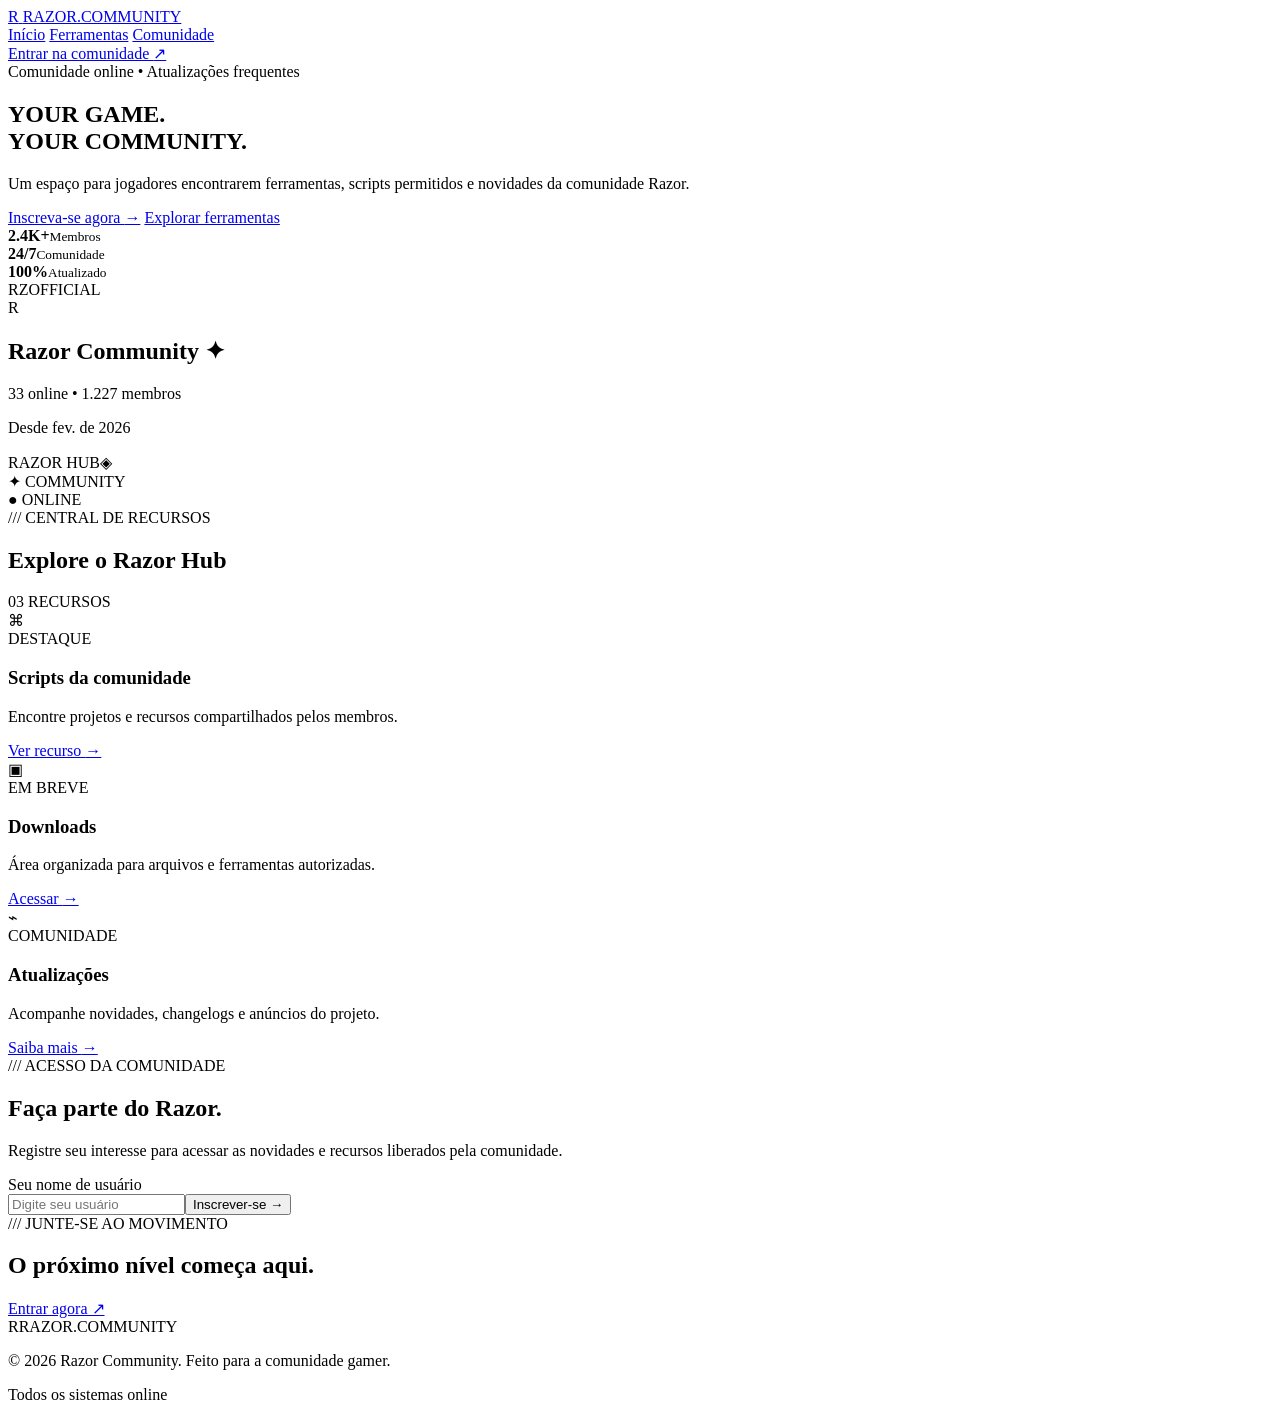
==== index.html @ 218d8b59 "Create Razor Community landing page" ====
<!DOCTYPE html>
<html lang="pt-BR">
<head>
  <meta charset="UTF-8" />
  <meta name="viewport" content="width=device-width, initial-scale=1.0" />
  <meta name="description" content="Razor Community — comunidade gamer de scripts e ferramentas." />
  <title>Razor Community | Hub</title>
  <link rel="preconnect" href="https://fonts.googleapis.com" />
  <link rel="preconnect" href="https://fonts.gstatic.com" crossorigin />
  <link href="https://fonts.googleapis.com/css2?family=Inter:wght@400;500;600;700;800;900&display=swap" rel="stylesheet" />
  <link rel="stylesheet" href="styles.css" />
</head>
<body>
  <div class="background-grid"></div>

  <header class="navbar container">
    <a class="brand" href="#home" aria-label="Razor Community">
      <span class="brand-mark">R</span>
      <span>RAZOR<span class="brand-muted">.COMMUNITY</span></span>
    </a>
    <nav class="nav-links" aria-label="Navegação principal">
      <a class="active" href="#home">Início</a>
      <a href="#tools">Ferramentas</a>
      <a href="#community">Comunidade</a>
    </nav>
    <a class="nav-button" href="#register">Entrar na comunidade <span>↗</span></a>
  </header>

  <main>
    <section class="hero container" id="home">
      <div class="hero-copy">
        <div class="status-pill"><span class="status-dot"></span> Comunidade online <span class="status-separator">•</span> Atualizações frequentes</div>
        <h1>YOUR GAME.<br /><span>YOUR COMMUNITY.</span></h1>
        <p>Um espaço para jogadores encontrarem ferramentas, scripts permitidos e novidades da comunidade Razor.</p>
        <div class="hero-actions">
          <a class="primary-button" href="#register">Inscreva-se agora <span>→</span></a>
          <a class="secondary-button" href="#tools">Explorar ferramentas</a>
        </div>
        <div class="hero-stats">
          <div><strong>2.4K+</strong><small>Membros</small></div>
          <div><strong>24/7</strong><small>Comunidade</small></div>
          <div><strong>100%</strong><small>Atualizado</small></div>
        </div>
      </div>
      <div class="community-card-wrap">
        <div class="card-glow"></div>
        <article class="community-card">
          <div class="card-cover"><span class="cover-symbol">RZ</span><span class="cover-tag">OFFICIAL</span></div>
          <div class="card-body">
            <div class="avatar">R</div>
            <h2>Razor Community <span class="verified">✦</span></h2>
            <div class="member-line"><span class="online-dot"></span> 33 online <span>•</span> 1.227 membros</div>
            <p>Desde fev. de 2026</p>
            <div class="card-footer"><span>RAZOR HUB</span><span class="lock-icon">◈</span></div>
          </div>
        </article>
        <div class="floating-badge badge-one">✦ COMMUNITY</div>
        <div class="floating-badge badge-two">● ONLINE</div>
      </div>
    </section>

    <section class="tools-section container" id="tools">
      <div class="section-heading"><div><span class="eyebrow">/// CENTRAL DE RECURSOS</span><h2>Explore o <span>Razor Hub</span></h2></div><span class="section-count">03 RECURSOS</span></div>
      <div class="tool-grid">
        <article class="tool-card featured"><div class="tool-icon">⌘</div><span class="tool-label">DESTAQUE</span><h3>Scripts da comunidade</h3><p>Encontre projetos e recursos compartilhados pelos membros.</p><a href="#register">Ver recurso <span>→</span></a></article>
        <article class="tool-card"><div class="tool-icon">▣</div><span class="tool-label">EM BREVE</span><h3>Downloads</h3><p>Área organizada para arquivos e ferramentas autorizadas.</p><a href="#register">Acessar <span>→</span></a></article>
        <article class="tool-card"><div class="tool-icon">⌁</div><span class="tool-label">COMUNIDADE</span><h3>Atualizações</h3><p>Acompanhe novidades, changelogs e anúncios do projeto.</p><a href="#community">Saiba mais <span>→</span></a></article>
      </div>
    </section>

    <section class="register-section container" id="register">
      <div class="register-panel">
        <div><span class="eyebrow">/// ACESSO DA COMUNIDADE</span><h2>Faça parte do <span>Razor.</span></h2><p>Registre seu interesse para acessar as novidades e recursos liberados pela comunidade.</p></div>
        <form id="register-form" class="register-form">
          <label for="username">Seu nome de usuário</label>
          <div class="input-row"><input id="username" name="username" type="text" placeholder="Digite seu usuário" minlength="3" required /><button type="submit">Inscrever-se →</button></div>
          <small id="form-message" class="form-message" aria-live="polite"></small>
        </form>
      </div>
    </section>

    <section class="community-section container" id="community">
      <div class="community-banner"><div><span class="eyebrow">/// JUNTE-SE AO MOVIMENTO</span><h2>O próximo nível começa aqui.</h2></div><a class="secondary-button" href="#register">Entrar agora ↗</a></div>
    </section>
  </main>

  <footer class="footer container"><div class="brand"><span class="brand-mark">R</span><span>RAZOR<span class="brand-muted">.COMMUNITY</span></span></div><p>© 2026 Razor Community. Feito para a comunidade gamer.</p><span class="footer-status"><span class="status-dot"></span> Todos os sistemas online</span></footer>
  <script src="script.js"></script>
</body>
</html>
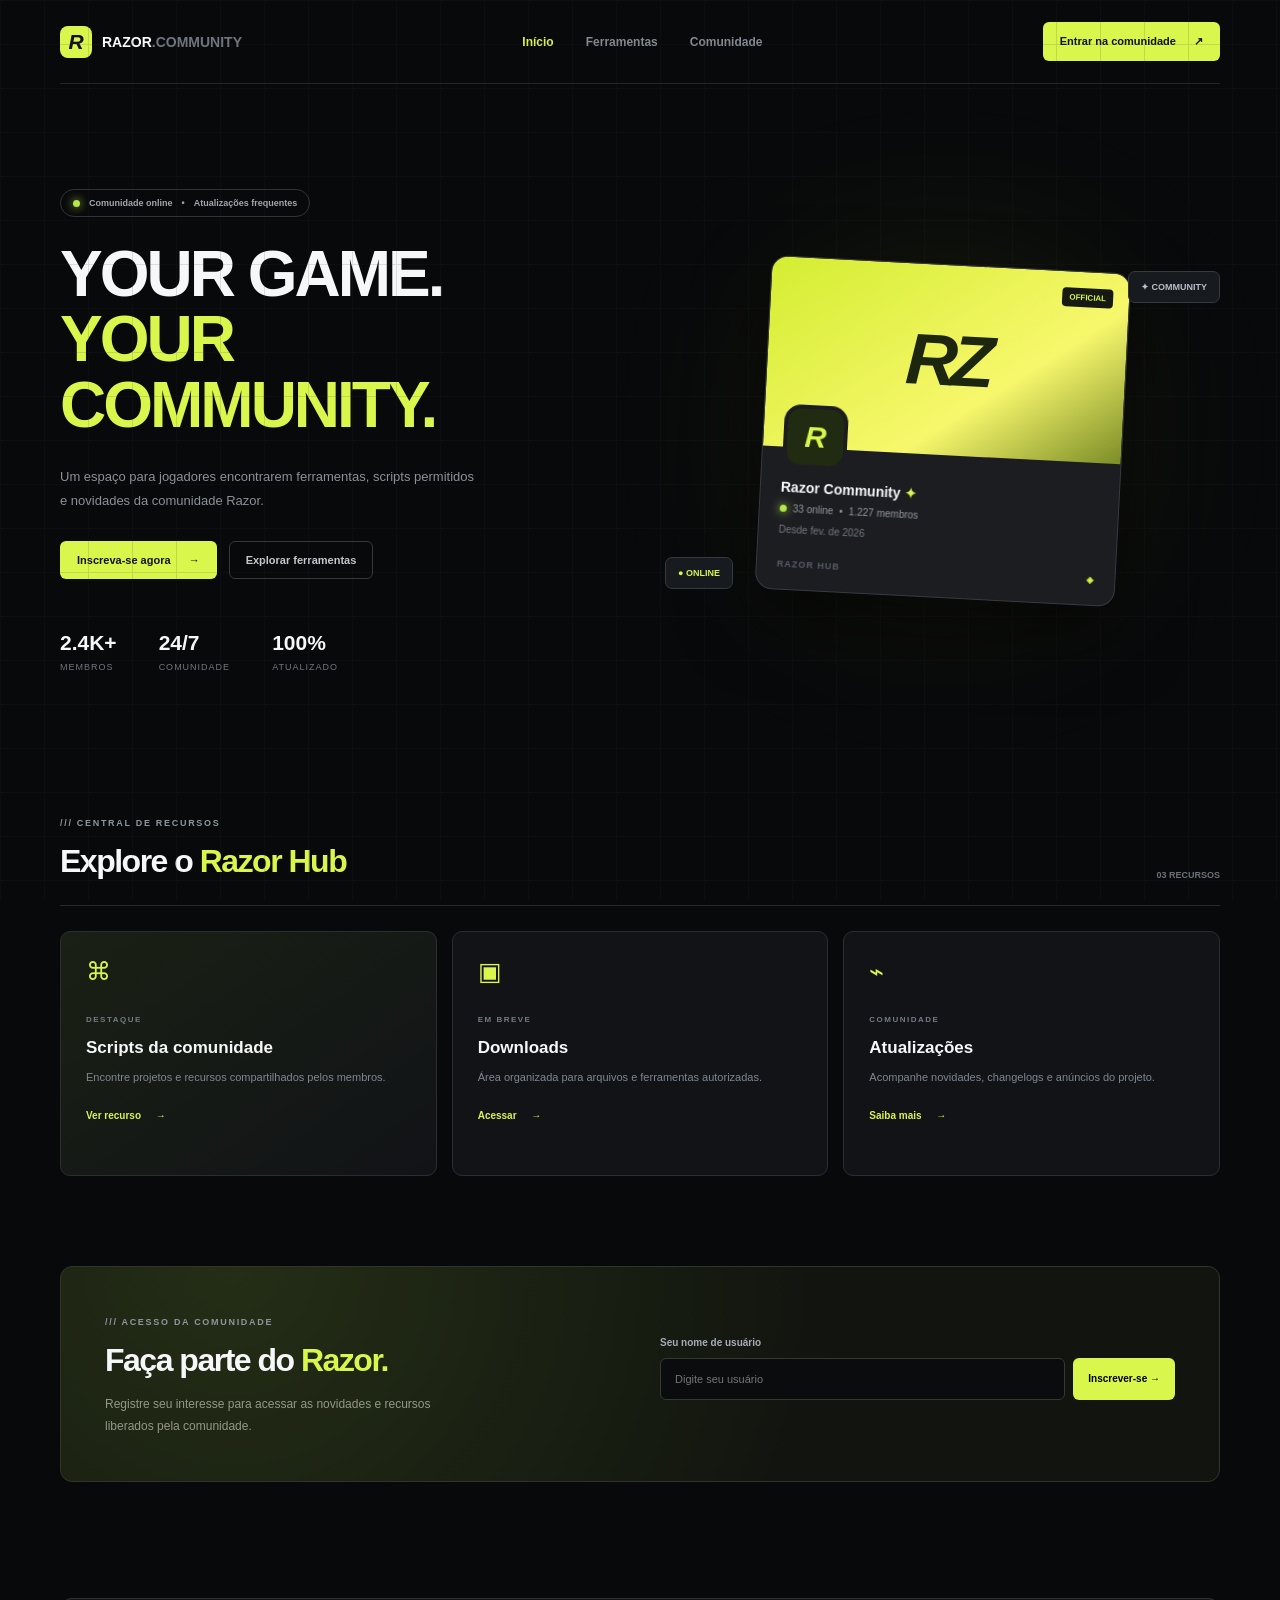
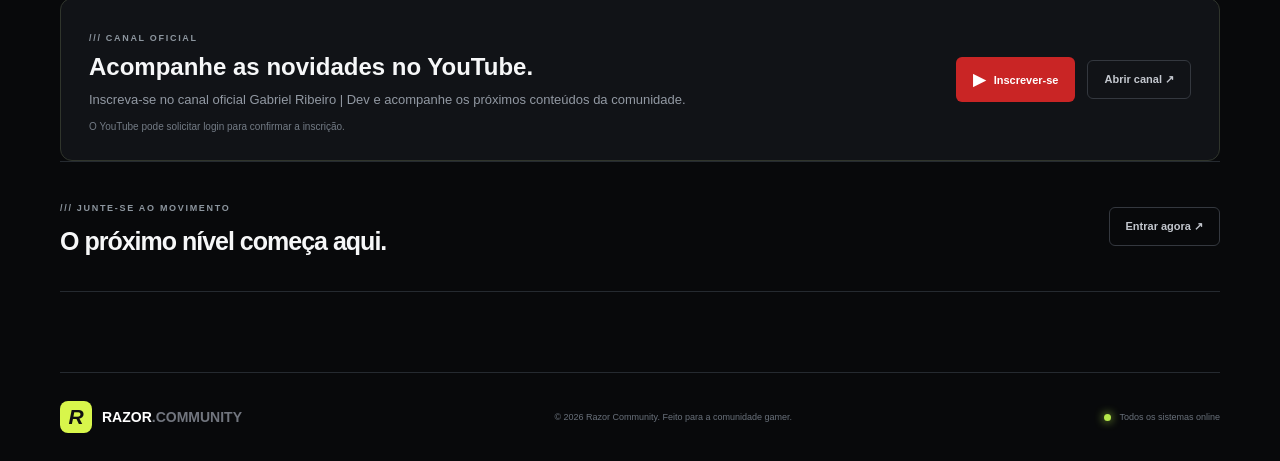
==== commit 293c00f9: "Add YouTube subscription section to homepage" ====
--- a/index.html
+++ b/index.html
@@ -9,6 +9,9 @@
   <link rel="preconnect" href="https://fonts.gstatic.com" crossorigin />
   <link href="https://fonts.googleapis.com/css2?family=Inter:wght@400;500;600;700;800;900&display=swap" rel="stylesheet" />
   <link rel="stylesheet" href="styles.css" />
+  <style>
+    .youtube-section{margin-top:26px}.youtube-panel{display:flex;align-items:center;justify-content:space-between;gap:24px;padding:28px;border:1px solid #30352c;border-radius:12px;background:#111317}.youtube-copy h3{margin:8px 0;font-size:24px}.youtube-copy p{margin:0;color:#9299a3;font-size:13px;line-height:1.7}.youtube-actions{display:flex;align-items:center;gap:12px;flex-wrap:wrap}.youtube-button{display:inline-flex;align-items:center;gap:9px;background:#c92525;color:#fff;padding:13px 17px;border-radius:6px;font-size:11px;font-weight:900;text-decoration:none}.youtube-button:hover{background:#e03434}.youtube-button span{font-size:16px}.youtube-note{margin-top:10px;color:#737b85;font-size:10px}@media(max-width:700px){.youtube-panel{flex-direction:column;align-items:flex-start}}
+  </style>
 </head>
 <body>
   <div class="background-grid"></div>
@@ -79,6 +82,21 @@
       </div>
     </section>
 
+    <section class="youtube-section container" aria-labelledby="youtube-title">
+      <div class="youtube-panel">
+        <div class="youtube-copy">
+          <span class="eyebrow">/// CANAL OFICIAL</span>
+          <h3 id="youtube-title">Acompanhe as novidades no YouTube.</h3>
+          <p>Inscreva-se no canal oficial Gabriel Ribeiro | Dev e acompanhe os próximos conteúdos da comunidade.</p>
+          <div class="youtube-note">O YouTube pode solicitar login para confirmar a inscrição.</div>
+        </div>
+        <div class="youtube-actions">
+          <a class="youtube-button" href="https://www.youtube.com/@devryze07?sub_confirmation=1" target="_blank" rel="noopener noreferrer"><span>▶</span> Inscrever-se</a>
+          <a class="secondary-button" href="https://www.youtube.com/@devryze07" target="_blank" rel="noopener noreferrer">Abrir canal ↗</a>
+        </div>
+      </div>
+    </section>
+
     <section class="community-section container" id="community">
       <div class="community-banner"><div><span class="eyebrow">/// JUNTE-SE AO MOVIMENTO</span><h2>O próximo nível começa aqui.</h2></div><a class="secondary-button" href="#register">Entrar agora ↗</a></div>
     </section>
--- a/styles.css
+++ b/styles.css
@@ -0,0 +1 @@
+*{box-sizing:border-box;margin:0;padding:0}html{scroll-behavior:smooth}body{font-family:Inter,Arial,sans-serif;background:#08090b;color:#f6f7f8;min-height:100vh}.background-grid{position:fixed;inset:0;pointer-events:none;opacity:.14;background-image:linear-gradient(#30343a 1px,transparent 1px),linear-gradient(90deg,#30343a 1px,transparent 1px);background-size:44px 44px}.container{width:min(1160px,calc(100% - 48px));margin:auto}.navbar{height:84px;display:flex;align-items:center;justify-content:space-between;border-bottom:1px solid #24262b}.brand{display:flex;align-items:center;gap:10px;color:#fff;text-decoration:none;font-size:14px;font-weight:900}.brand-mark{display:grid;place-items:center;width:32px;height:32px;background:#d8f64b;color:#111;border-radius:8px;font-size:21px;font-style:italic}.brand-muted{color:#71757e}.nav-links{display:flex;gap:32px}.nav-links a{color:#858992;text-decoration:none;font-size:12px;font-weight:700}.nav-links a:hover,.nav-links .active{color:#d8f64b}.nav-button,.primary-button{background:#d8f64b;color:#10120b;text-decoration:none;border-radius:6px;padding:13px 17px;font-size:11px;font-weight:900}.nav-button span,.primary-button span{margin-left:15px}.hero{display:grid;grid-template-columns:1fr 1fr;gap:50px;align-items:center;padding:105px 0 120px}.status-pill{display:inline-flex;align-items:center;gap:9px;border:1px solid #30343a;border-radius:100px;padding:8px 12px;color:#a2a7af;font-size:9px;font-weight:700;margin-bottom:25px}.status-dot,.online-dot{width:7px;height:7px;border-radius:50%;background:#b5e84a;display:inline-block;box-shadow:0 0 10px #b5e84a}.hero h1{font-size:clamp(39px,5vw,67px);line-height:1.02;letter-spacing:-3px;font-weight:900}.hero h1 span,.section-heading h2 span,.register-panel h2 span{color:#d8f64b}.hero-copy>p{max-width:420px;color:#8b9099;font-size:13px;line-height:1.9;margin:27px 0}.hero-actions{display:flex;align-items:center;gap:12px}.secondary-button{display:inline-block;color:#c4c8cf;text-decoration:none;border:1px solid #34383f;border-radius:6px;padding:12px 16px;font-size:11px;font-weight:800}.secondary-button:hover{border-color:#d8f64b;color:#d8f64b}.hero-stats{display:flex;gap:42px;margin-top:52px}.hero-stats div{display:flex;flex-direction:column;gap:7px}.hero-stats strong{font-size:21px}.hero-stats small{font-size:9px;color:#727781;text-transform:uppercase;letter-spacing:1px}.community-card-wrap{position:relative;min-height:390px;display:grid;place-items:center}.card-glow{position:absolute;width:270px;height:270px;background:#d8f64b;filter:blur(110px);opacity:.13}.community-card{width:min(100%,360px);background:#1b1d21;border:1px solid #373b42;border-radius:17px;overflow:hidden;box-shadow:0 30px 70px #0008;transform:rotate(3deg);position:relative;z-index:1}.card-cover{height:190px;background:linear-gradient(145deg,#d4ed31,#f7f76c 65%,#7c8d27);display:flex;align-items:center;justify-content:center;position:relative}.cover-symbol{font-size:72px;font-weight:900;font-style:italic;color:#1d260f;letter-spacing:-7px}.cover-tag{position:absolute;right:16px;top:16px;background:#161a12;color:#d8f64b;border-radius:4px;padding:5px 7px;font-size:8px;font-weight:900}.card-body{padding:20px;position:relative}.avatar{position:absolute;top:-43px;left:20px;width:64px;height:64px;border:4px solid #1b1d21;border-radius:17px;background:#202b12;color:#d8f64b;display:grid;place-items:center;font-size:30px;font-weight:900;font-style:italic}.card-body h2{font-size:14px;margin-top:12px}.verified{color:#d8f64b}.member-line{color:#9298a2;font-size:10px;margin-top:8px;display:flex;gap:6px;align-items:center}.card-body p{color:#727780;font-size:10px;margin-top:10px}.card-footer{display:flex;justify-content:space-between;color:#555b65;font-size:9px;font-weight:900;letter-spacing:1px;margin-top:24px}.lock-icon{color:#d8f64b}.floating-badge{position:absolute;z-index:2;background:#171a1e;border:1px solid #353a40;padding:10px 12px;border-radius:7px;color:#b7bec7;font-size:9px;font-weight:900}.badge-one{top:35px;right:0}.badge-two{bottom:37px;left:0;color:#d8f64b}.tools-section{padding:20px 0 90px}.section-heading{display:flex;align-items:end;justify-content:space-between;border-bottom:1px solid #25292f;padding-bottom:25px;margin-bottom:25px}.eyebrow{color:#8d969f;font-size:9px;letter-spacing:1.7px;font-weight:900}.section-heading h2,.register-panel h2{font-size:32px;letter-spacing:-1.5px;margin-top:13px}.section-count{font-size:9px;color:#69717b;font-weight:800}.tool-grid{display:grid;grid-template-columns:repeat(3,1fr);gap:15px}.tool-card{border:1px solid #292e35;background:#111317;border-radius:10px;padding:25px;min-height:245px;transition:transform .2s,border-color .2s}.tool-card:hover{transform:translateY(-5px);border-color:#58652c}.tool-card.featured{background:linear-gradient(145deg,#1a2014,#111317)}.tool-icon{color:#d8f64b;font-size:25px;margin-bottom:22px}.tool-label{font-size:8px;letter-spacing:1.5px;color:#727c87;font-weight:900}.tool-card h3{font-size:17px;margin:12px 0 10px}.tool-card p{font-size:11px;line-height:1.8;color:#7f8791}.tool-card a{display:inline-block;margin-top:22px;color:#d8f64b;text-decoration:none;font-size:10px;font-weight:900}.tool-card a span{margin-left:12px}.register-section{padding-bottom:90px}.register-panel{display:grid;grid-template-columns:1fr 1fr;gap:40px;padding:44px;border:1px solid #30352c;border-radius:12px;background:radial-gradient(circle at 15% 0,#242e16,#11140f 60%)}.register-panel p{color:#929a87;font-size:12px;line-height:1.8;max-width:370px;margin-top:15px}.register-form{display:flex;flex-direction:column;justify-content:center}.register-form label{font-size:10px;color:#a5adb6;font-weight:800;margin-bottom:10px}.input-row{display:flex;gap:8px}.input-row input{min-width:0;flex:1;background:#0a0c0e;border:1px solid #343a30;border-radius:6px;padding:14px;color:#fff;font:inherit;font-size:11px;outline:none}.input-row input:focus{border-color:#d8f64b}.input-row button{background:#d8f64b;border:0;border-radius:6px;padding:0 15px;font-size:10px;font-weight:900;cursor:pointer}.form-message{font-size:10px;color:#d8f64b;margin-top:12px}.community-section{padding-bottom:80px}.community-banner{display:flex;justify-content:space-between;align-items:center;border-top:1px solid #252a30;border-bottom:1px solid #252a30;padding:35px 0}.community-banner h2{font-size:25px;letter-spacing:-1px;margin-top:12px}.footer{border-top:1px solid #252a30;padding:28px 0;display:flex;align-items:center;justify-content:space-between;gap:20px}.footer p,.footer-status{font-size:9px;color:#69717b}.footer-status{display:flex;align-items:center;gap:8px}@media(max-width:800px){.nav-links{display:none}.nav-button{padding:11px;font-size:9px}.hero{grid-template-columns:1fr;padding:70px 0}.community-card-wrap{min-height:350px}.tool-grid,.register-panel{grid-template-columns:1fr}.register-panel{padding:28px}.section-heading{align-items:start;gap:20px;flex-direction:column}.footer{flex-wrap:wrap}.community-banner{gap:25px;flex-direction:column;align-items:flex-start}}@media(max-width:480px){.container{width:calc(100% - 30px)}.nav-button{display:none}.hero-actions{flex-wrap:wrap}.hero h1{font-size:42px}.input-row{flex-direction:column}.input-row button{padding:14px}.community-card{transform:rotate(0)}}
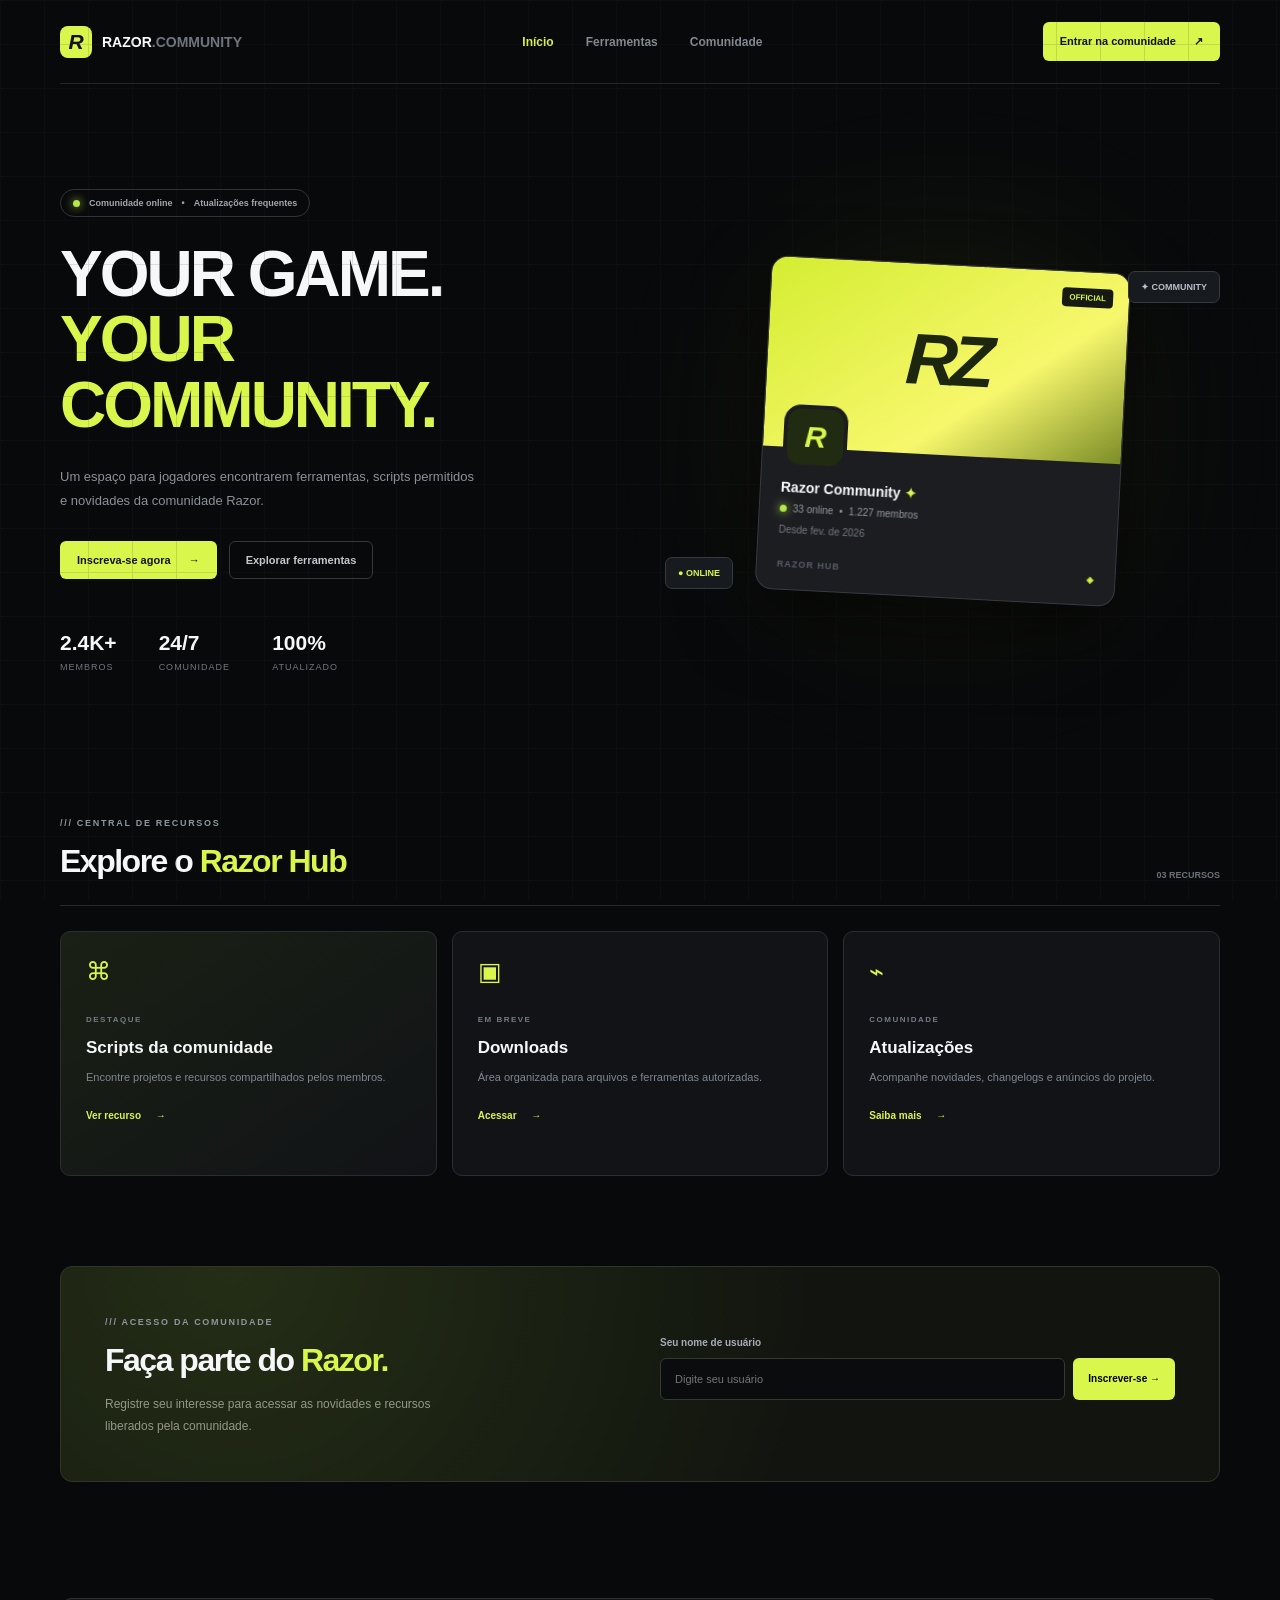
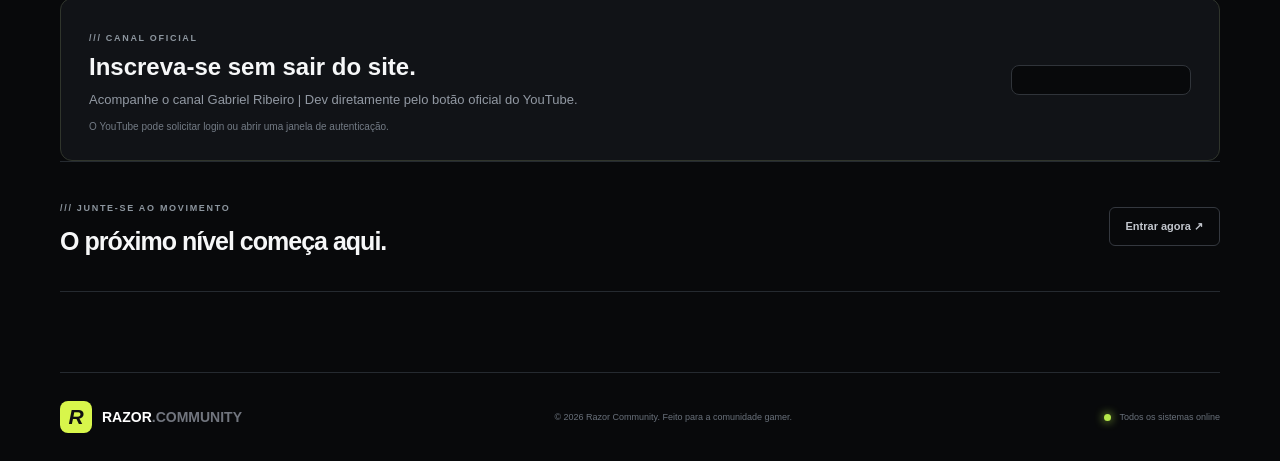
==== commit 23ad0397: "Embed official YouTube subscribe button on homepage" ====
--- a/index.html
+++ b/index.html
@@ -10,7 +10,7 @@
   <link href="https://fonts.googleapis.com/css2?family=Inter:wght@400;500;600;700;800;900&display=swap" rel="stylesheet" />
   <link rel="stylesheet" href="styles.css" />
   <style>
-    .youtube-section{margin-top:26px}.youtube-panel{display:flex;align-items:center;justify-content:space-between;gap:24px;padding:28px;border:1px solid #30352c;border-radius:12px;background:#111317}.youtube-copy h3{margin:8px 0;font-size:24px}.youtube-copy p{margin:0;color:#9299a3;font-size:13px;line-height:1.7}.youtube-actions{display:flex;align-items:center;gap:12px;flex-wrap:wrap}.youtube-button{display:inline-flex;align-items:center;gap:9px;background:#c92525;color:#fff;padding:13px 17px;border-radius:6px;font-size:11px;font-weight:900;text-decoration:none}.youtube-button:hover{background:#e03434}.youtube-button span{font-size:16px}.youtube-note{margin-top:10px;color:#737b85;font-size:10px}@media(max-width:700px){.youtube-panel{flex-direction:column;align-items:flex-start}}
+    .youtube-section{margin-top:26px}.youtube-panel{display:flex;align-items:center;justify-content:space-between;gap:24px;padding:28px;border:1px solid #30352c;border-radius:12px;background:#111317}.youtube-copy h3{margin:8px 0;font-size:24px}.youtube-copy p{margin:0;color:#9299a3;font-size:13px;line-height:1.7}.youtube-actions{display:flex;align-items:center;gap:12px;flex-wrap:wrap}.youtube-embed{display:flex;align-items:center;justify-content:center;min-width:180px;padding:14px 18px;background:#08090b;border:1px solid #30343a;border-radius:8px}.youtube-note{margin-top:10px;color:#737b85;font-size:10px}@media(max-width:700px){.youtube-panel{flex-direction:column;align-items:flex-start}.youtube-embed{width:100%;justify-content:flex-start}}
   </style>
 </head>
 <body>
@@ -86,13 +86,14 @@
       <div class="youtube-panel">
         <div class="youtube-copy">
           <span class="eyebrow">/// CANAL OFICIAL</span>
-          <h3 id="youtube-title">Acompanhe as novidades no YouTube.</h3>
-          <p>Inscreva-se no canal oficial Gabriel Ribeiro | Dev e acompanhe os próximos conteúdos da comunidade.</p>
-          <div class="youtube-note">O YouTube pode solicitar login para confirmar a inscrição.</div>
+          <h3 id="youtube-title">Inscreva-se sem sair do site.</h3>
+          <p>Acompanhe o canal Gabriel Ribeiro | Dev diretamente pelo botão oficial do YouTube.</p>
+          <div class="youtube-note">O YouTube pode solicitar login ou abrir uma janela de autenticação.</div>
         </div>
         <div class="youtube-actions">
-          <a class="youtube-button" href="https://www.youtube.com/@devryze07?sub_confirmation=1" target="_blank" rel="noopener noreferrer"><span>▶</span> Inscrever-se</a>
-          <a class="secondary-button" href="https://www.youtube.com/@devryze07" target="_blank" rel="noopener noreferrer">Abrir canal ↗</a>
+          <div class="youtube-embed">
+            <div class="g-ytsubscribe" data-channelid="UCxHtLasgwqt4vVQet3UVdvQ" data-layout="full" data-count="hidden"></div>
+          </div>
         </div>
       </div>
     </section>
@@ -103,6 +104,7 @@
   </main>
 
   <footer class="footer container"><div class="brand"><span class="brand-mark">R</span><span>RAZOR<span class="brand-muted">.COMMUNITY</span></span></div><p>© 2026 Razor Community. Feito para a comunidade gamer.</p><span class="footer-status"><span class="status-dot"></span> Todos os sistemas online</span></footer>
+  <script src="https://apis.google.com/js/platform.js"></script>
   <script src="script.js"></script>
 </body>
 </html>
